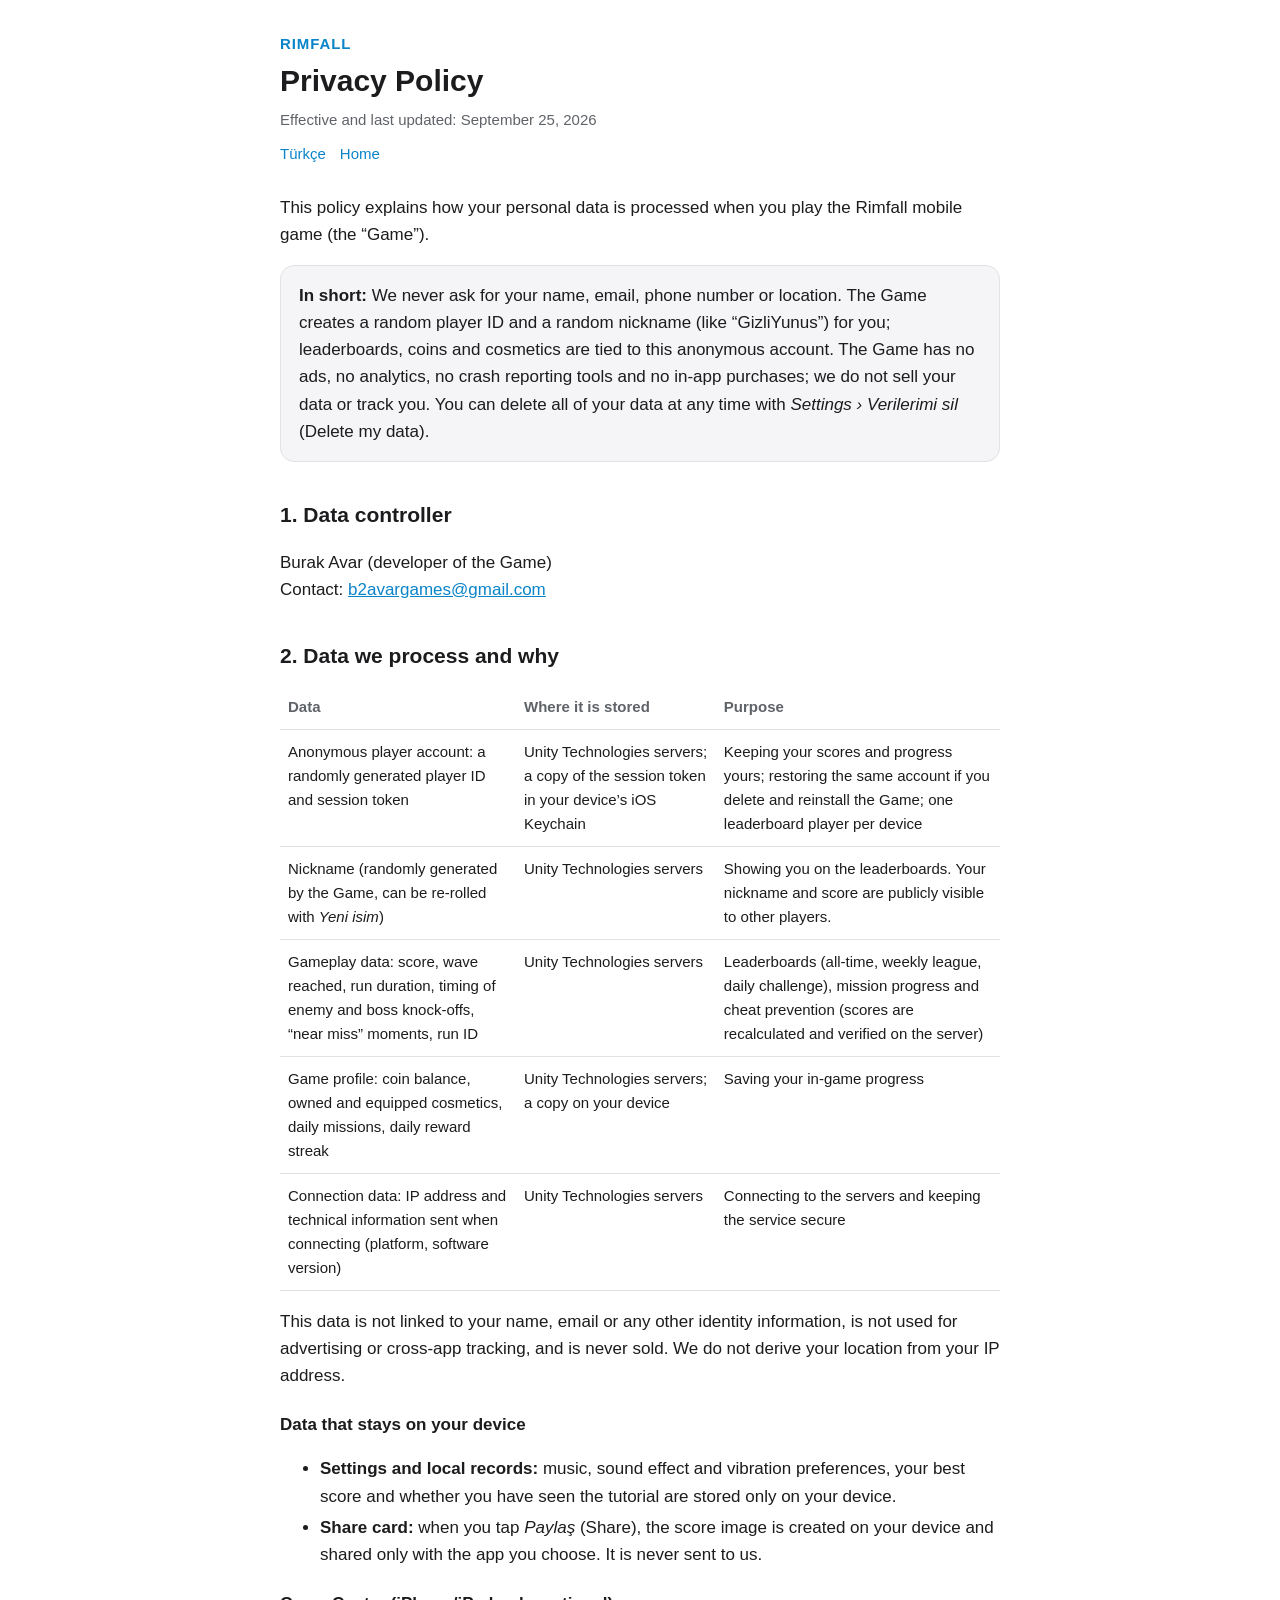
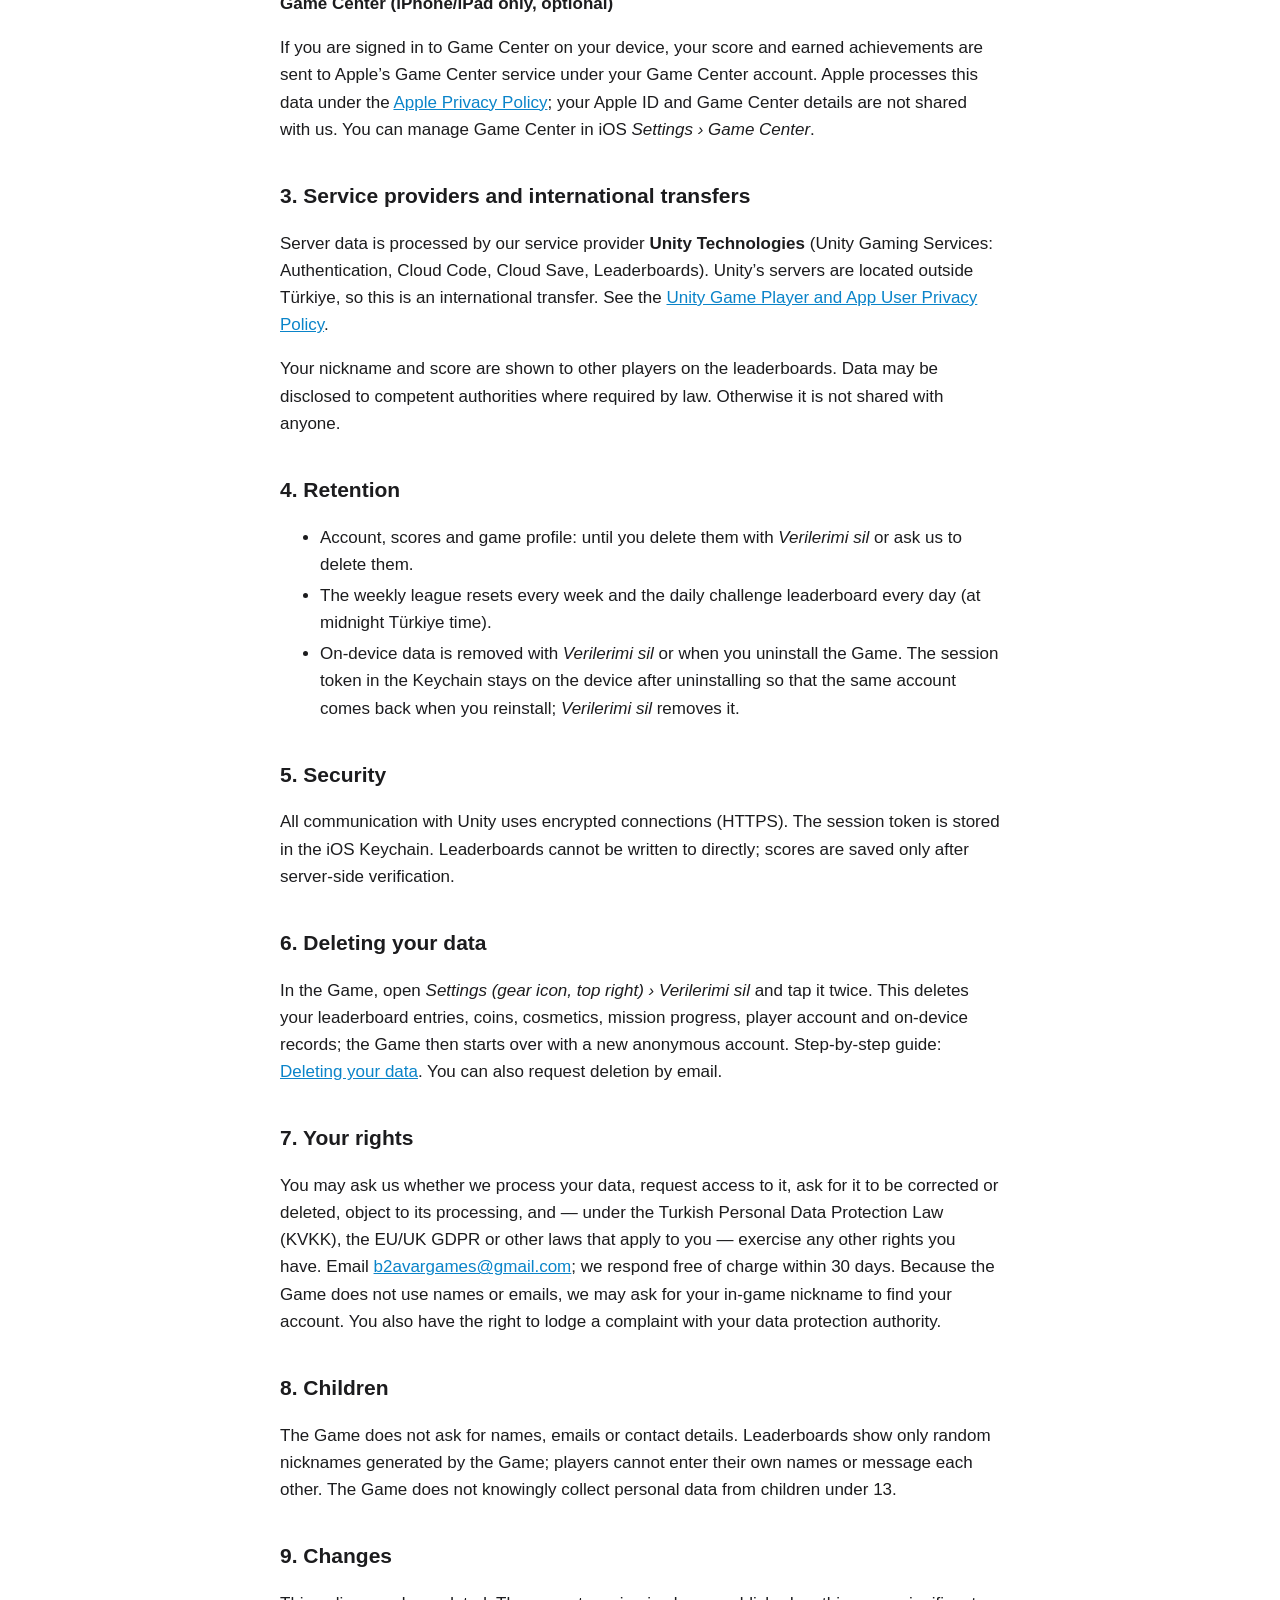
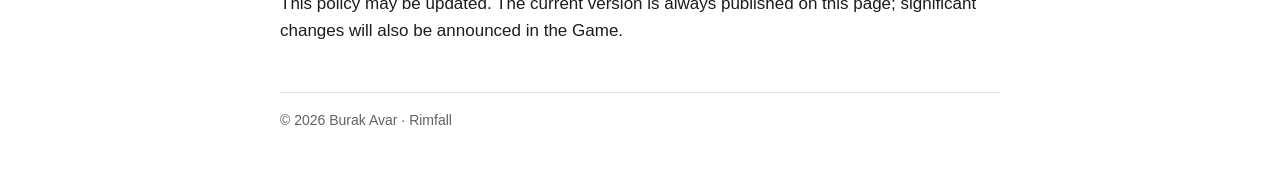
==== en.html @ 467809b2 "Rimfall gizlilik politikasi, veri silme ve destek sayfalari Co-Authored-By: Claude Opus 5.5 <noreply" ====
<!DOCTYPE html>
<html lang="en">
<head>
<meta charset="utf-8">
<meta name="viewport" content="width=device-width, initial-scale=1">
<title>Rimfall – Privacy Policy</title>
<link rel="icon" href="icon.png">
<link rel="stylesheet" href="style.css">
</head>
<body>
<main>
<header>
  <div class="brand">Rimfall</div>
  <h1>Privacy Policy</h1>
  <div class="meta">Effective and last updated: September 25, 2026</div>
  <div class="lang"><a href="tr.html">Türkçe</a><a href="index.html">Home</a></div>
</header>

<p>This policy explains how your personal data is processed when you play the Rimfall mobile game (the “Game”).</p>

<div class="card">
  <strong>In short:</strong> We never ask for your name, email, phone number or location. The Game creates a random player ID and a random nickname (like “GizliYunus”) for you; leaderboards, coins and cosmetics are tied to this anonymous account. The Game has no ads, no analytics, no crash reporting tools and no in-app purchases; we do not sell your data or track you. You can delete all of your data at any time with <em>Settings › Verilerimi sil</em> (Delete my data).
</div>

<h2>1. Data controller</h2>
<p>Burak Avar (developer of the Game)<br>
Contact: <a href="mailto:b2avargames@gmail.com">b2avargames@gmail.com</a></p>

<h2>2. Data we process and why</h2>
<table>
  <tr><th>Data</th><th>Where it is stored</th><th>Purpose</th></tr>
  <tr>
    <td>Anonymous player account: a randomly generated player ID and session token</td>
    <td>Unity Technologies servers; a copy of the session token in your device’s iOS Keychain</td>
    <td>Keeping your scores and progress yours; restoring the same account if you delete and reinstall the Game; one leaderboard player per device</td>
  </tr>
  <tr>
    <td>Nickname (randomly generated by the Game, can be re-rolled with <em>Yeni isim</em>)</td>
    <td>Unity Technologies servers</td>
    <td>Showing you on the leaderboards. Your nickname and score are publicly visible to other players.</td>
  </tr>
  <tr>
    <td>Gameplay data: score, wave reached, run duration, timing of enemy and boss knock-offs, “near miss” moments, run ID</td>
    <td>Unity Technologies servers</td>
    <td>Leaderboards (all-time, weekly league, daily challenge), mission progress and cheat prevention (scores are recalculated and verified on the server)</td>
  </tr>
  <tr>
    <td>Game profile: coin balance, owned and equipped cosmetics, daily missions, daily reward streak</td>
    <td>Unity Technologies servers; a copy on your device</td>
    <td>Saving your in-game progress</td>
  </tr>
  <tr>
    <td>Connection data: IP address and technical information sent when connecting (platform, software version)</td>
    <td>Unity Technologies servers</td>
    <td>Connecting to the servers and keeping the service secure</td>
  </tr>
</table>
<p>This data is not linked to your name, email or any other identity information, is not used for advertising or cross-app tracking, and is never sold. We do not derive your location from your IP address.</p>

<h3>Data that stays on your device</h3>
<ul>
  <li><strong>Settings and local records:</strong> music, sound effect and vibration preferences, your best score and whether you have seen the tutorial are stored only on your device.</li>
  <li><strong>Share card:</strong> when you tap <em>Paylaş</em> (Share), the score image is created on your device and shared only with the app you choose. It is never sent to us.</li>
</ul>

<h3>Game Center (iPhone/iPad only, optional)</h3>
<p>If you are signed in to Game Center on your device, your score and earned achievements are sent to Apple’s Game Center service under your Game Center account. Apple processes this data under the <a href="https://www.apple.com/legal/privacy/">Apple Privacy Policy</a>; your Apple ID and Game Center details are not shared with us. You can manage Game Center in iOS <em>Settings › Game Center</em>.</p>

<h2>3. Service providers and international transfers</h2>
<p>Server data is processed by our service provider <strong>Unity Technologies</strong> (Unity Gaming Services: Authentication, Cloud Code, Cloud Save, Leaderboards). Unity’s servers are located outside Türkiye, so this is an international transfer. See the <a href="https://unity.com/legal/game-player-and-app-user-privacy-policy">Unity Game Player and App User Privacy Policy</a>.</p>
<p>Your nickname and score are shown to other players on the leaderboards. Data may be disclosed to competent authorities where required by law. Otherwise it is not shared with anyone.</p>

<h2>4. Retention</h2>
<ul>
  <li>Account, scores and game profile: until you delete them with <em>Verilerimi sil</em> or ask us to delete them.</li>
  <li>The weekly league resets every week and the daily challenge leaderboard every day (at midnight Türkiye time).</li>
  <li>On-device data is removed with <em>Verilerimi sil</em> or when you uninstall the Game. The session token in the Keychain stays on the device after uninstalling so that the same account comes back when you reinstall; <em>Verilerimi sil</em> removes it.</li>
</ul>

<h2>5. Security</h2>
<p>All communication with Unity uses encrypted connections (HTTPS). The session token is stored in the iOS Keychain. Leaderboards cannot be written to directly; scores are saved only after server-side verification.</p>

<h2>6. Deleting your data</h2>
<p>In the Game, open <em>Settings (gear icon, top right) › Verilerimi sil</em> and tap it twice. This deletes your leaderboard entries, coins, cosmetics, mission progress, player account and on-device records; the Game then starts over with a new anonymous account. Step-by-step guide: <a href="delete.html#en">Deleting your data</a>. You can also request deletion by email.</p>

<h2>7. Your rights</h2>
<p>You may ask us whether we process your data, request access to it, ask for it to be corrected or deleted, object to its processing, and — under the Turkish Personal Data Protection Law (KVKK), the EU/UK GDPR or other laws that apply to you — exercise any other rights you have. Email <a href="mailto:b2avargames@gmail.com">b2avargames@gmail.com</a>; we respond free of charge within 30 days. Because the Game does not use names or emails, we may ask for your in-game nickname to find your account. You also have the right to lodge a complaint with your data protection authority.</p>

<h2>8. Children</h2>
<p>The Game does not ask for names, emails or contact details. Leaderboards show only random nicknames generated by the Game; players cannot enter their own names or message each other. The Game does not knowingly collect personal data from children under 13.</p>

<h2>9. Changes</h2>
<p>This policy may be updated. The current version is always published on this page; significant changes will also be announced in the Game.</p>

<footer>© 2026 Burak Avar · Rimfall</footer>
</main>
</body>
</html>
---- style.css ----
:root {
  --bg: #ffffff;
  --text: #1c1c1e;
  --muted: #5f6368;
  --accent: #0a84c9;
  --card: #f5f5f7;
  --line: #e2e2e6;
}
@media (prefers-color-scheme: dark) {
  :root {
    --bg: #0f1020;
    --text: #ededf2;
    --muted: #a0a3aa;
    --accent: #4fd8ff;
    --card: #1a1c33;
    --line: #2a2d4a;
  }
}
* { box-sizing: border-box; }
body {
  margin: 0;
  background: var(--bg);
  color: var(--text);
  font: 17px/1.6 -apple-system, BlinkMacSystemFont, "Segoe UI", Roboto, Helvetica, Arial, sans-serif;
}
main { max-width: 760px; margin: 0 auto; padding: 32px 20px 64px; }
header { margin-bottom: 28px; }
.brand { color: var(--accent); font-weight: 700; font-size: 15px; letter-spacing: .06em; text-transform: uppercase; }
h1 { font-size: 30px; line-height: 1.25; margin: 6px 0 8px; }
h2 { font-size: 21px; margin: 36px 0 10px; }
h3 { font-size: 17px; margin: 22px 0 6px; }
p, li { color: var(--text); }
.meta { color: var(--muted); font-size: 15px; }
.lang { margin-top: 10px; font-size: 15px; }
.lang a { color: var(--accent); text-decoration: none; margin-right: 14px; }
.card { background: var(--card); border: 1px solid var(--line); border-radius: 14px; padding: 16px 18px; margin: 16px 0; }
table { width: 100%; border-collapse: collapse; margin: 12px 0; font-size: 15px; }
th, td { text-align: left; vertical-align: top; padding: 10px 8px; border-bottom: 1px solid var(--line); }
th { color: var(--muted); font-weight: 600; }
a { color: var(--accent); }
footer { margin-top: 48px; color: var(--muted); font-size: 14px; border-top: 1px solid var(--line); padding-top: 16px; }
.choice { display: block; background: var(--card); border: 1px solid var(--line); border-radius: 14px; padding: 18px 20px; margin: 12px 0; text-decoration: none; color: var(--text); font-weight: 600; }
.choice span { display: block; color: var(--muted); font-weight: 400; font-size: 15px; }
.hero { display: flex; align-items: center; gap: 14px; }
.hero img { width: 64px; height: 64px; border-radius: 15px; }
ol li, ul li { margin: 4px 0; }
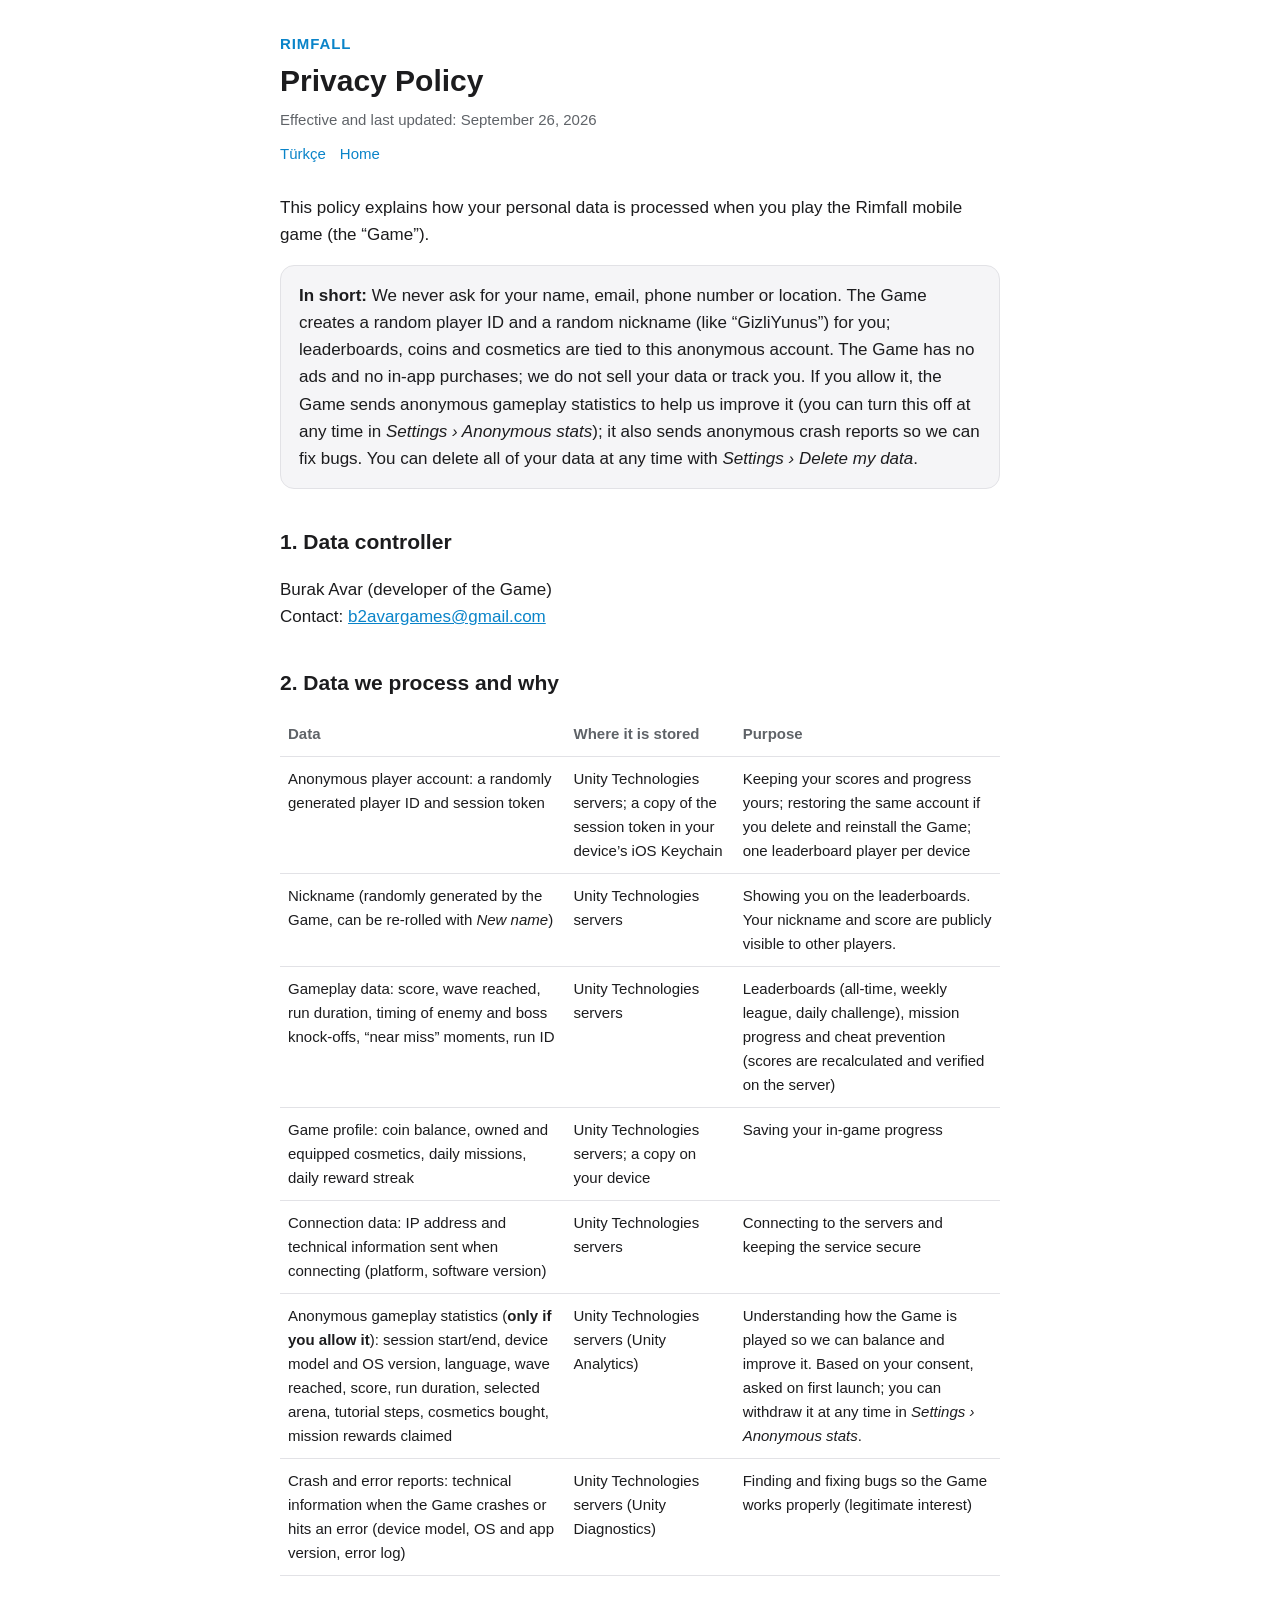
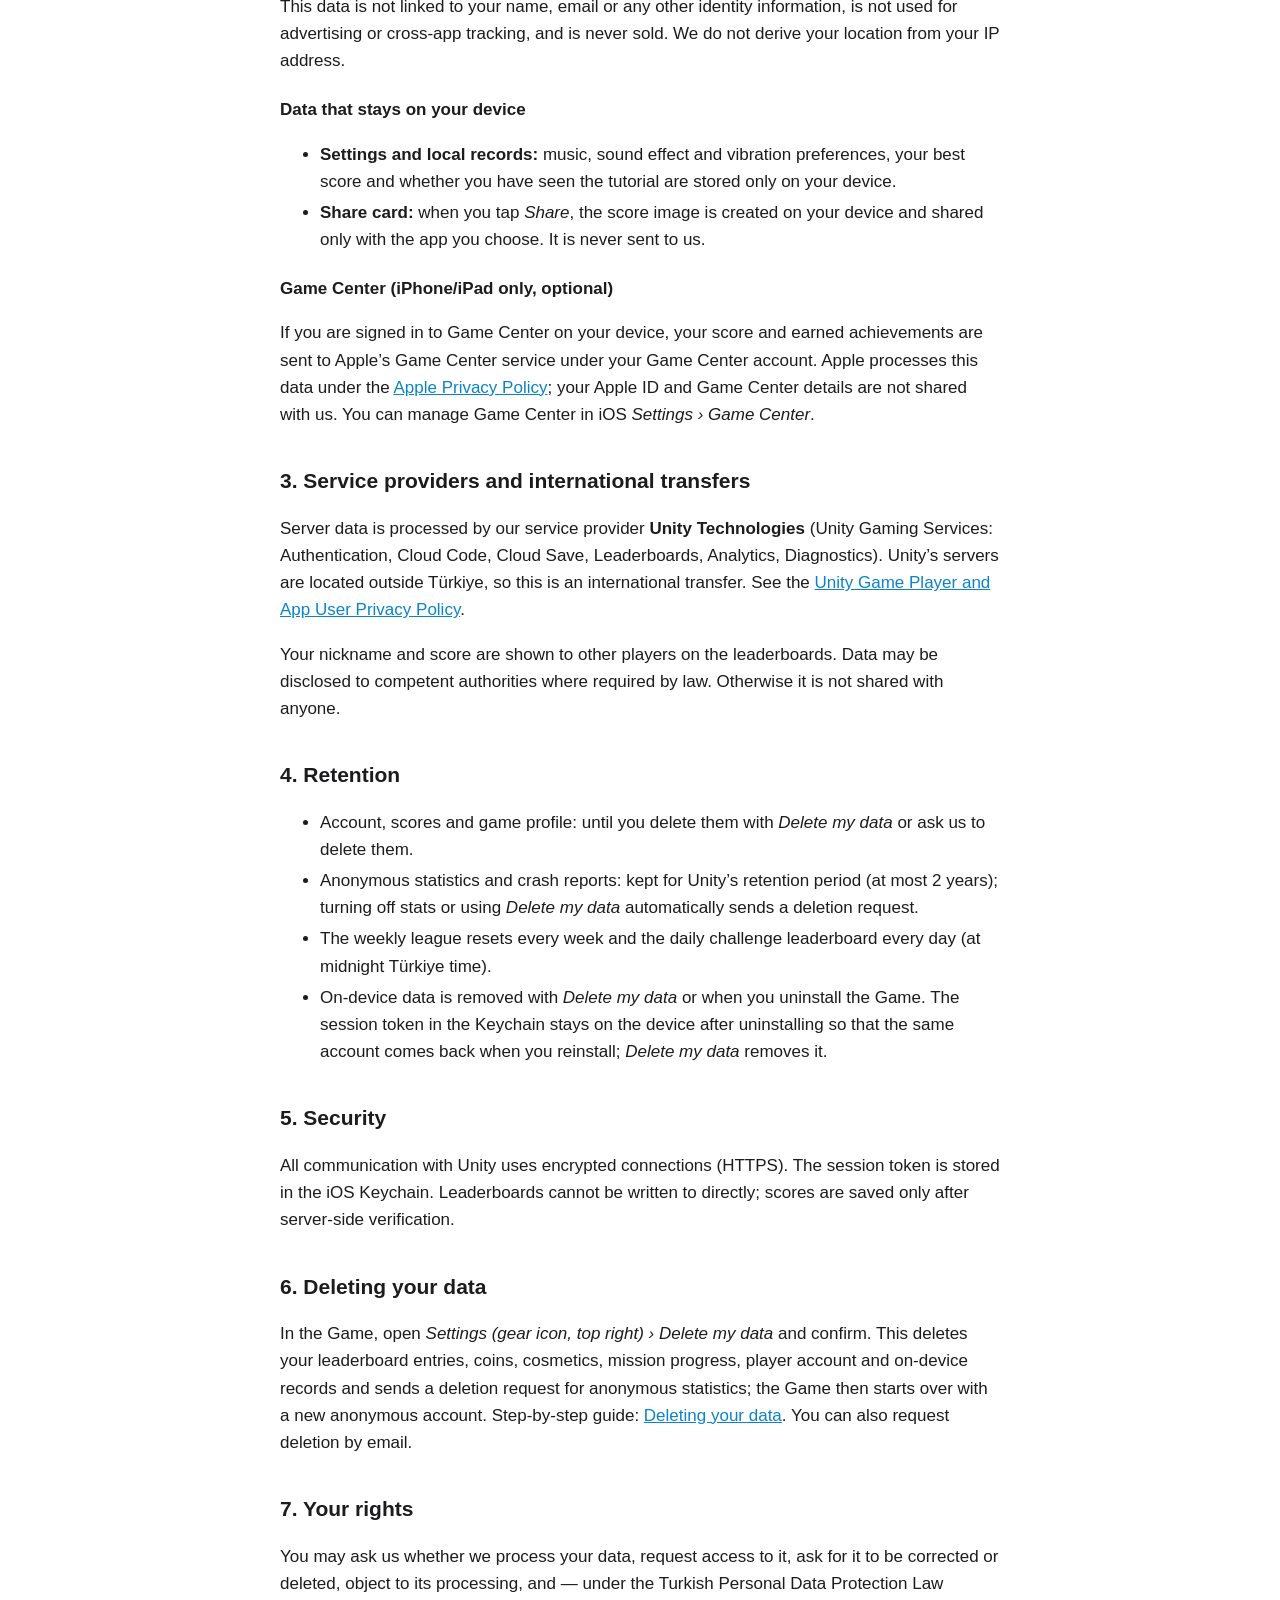
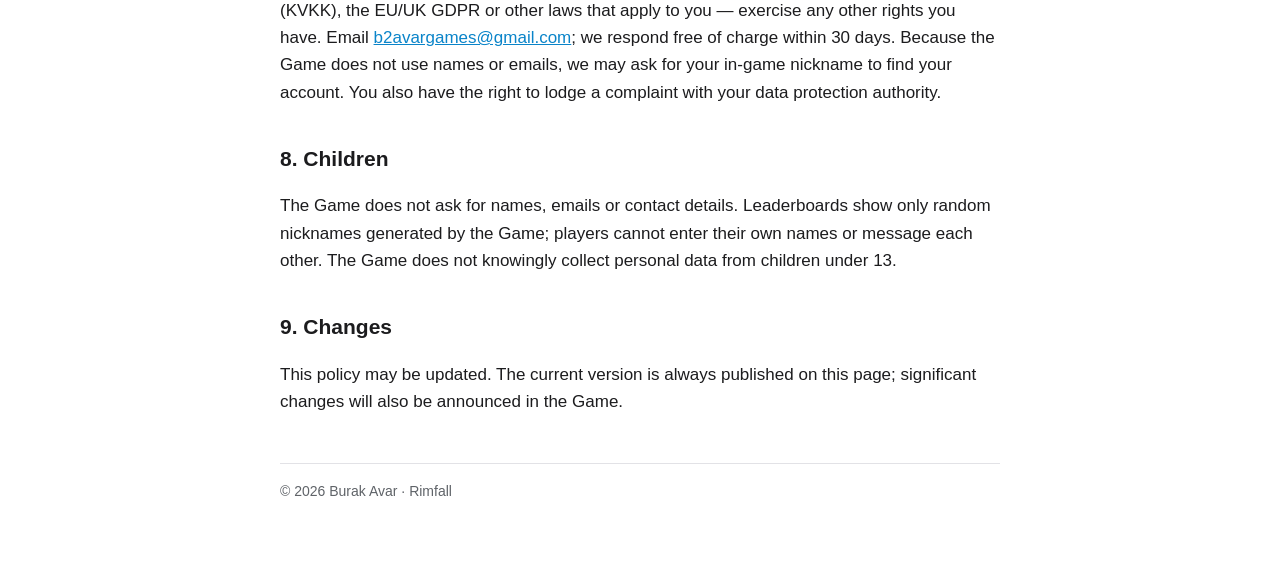
==== commit ad18c5a7: "Analitik (izinli) ve cokme raporlari eklendi; silme adimlari guncellendi" ====
--- a/en.html
+++ b/en.html
@@ -12,14 +12,14 @@
 <header>
   <div class="brand">Rimfall</div>
   <h1>Privacy Policy</h1>
-  <div class="meta">Effective and last updated: September 25, 2026</div>
+  <div class="meta">Effective and last updated: September 26, 2026</div>
   <div class="lang"><a href="tr.html">Türkçe</a><a href="index.html">Home</a></div>
 </header>
 
 <p>This policy explains how your personal data is processed when you play the Rimfall mobile game (the “Game”).</p>
 
 <div class="card">
-  <strong>In short:</strong> We never ask for your name, email, phone number or location. The Game creates a random player ID and a random nickname (like “GizliYunus”) for you; leaderboards, coins and cosmetics are tied to this anonymous account. The Game has no ads, no analytics, no crash reporting tools and no in-app purchases; we do not sell your data or track you. You can delete all of your data at any time with <em>Settings › Verilerimi sil</em> (Delete my data).
+  <strong>In short:</strong> We never ask for your name, email, phone number or location. The Game creates a random player ID and a random nickname (like “GizliYunus”) for you; leaderboards, coins and cosmetics are tied to this anonymous account. The Game has no ads and no in-app purchases; we do not sell your data or track you. If you allow it, the Game sends anonymous gameplay statistics to help us improve it (you can turn this off at any time in <em>Settings › Anonymous stats</em>); it also sends anonymous crash reports so we can fix bugs. You can delete all of your data at any time with <em>Settings › Delete my data</em>.
 </div>
 
 <h2>1. Data controller</h2>
@@ -35,7 +35,7 @@
     <td>Keeping your scores and progress yours; restoring the same account if you delete and reinstall the Game; one leaderboard player per device</td>
   </tr>
   <tr>
-    <td>Nickname (randomly generated by the Game, can be re-rolled with <em>Yeni isim</em>)</td>
+    <td>Nickname (randomly generated by the Game, can be re-rolled with <em>New name</em>)</td>
     <td>Unity Technologies servers</td>
     <td>Showing you on the leaderboards. Your nickname and score are publicly visible to other players.</td>
   </tr>
@@ -54,34 +54,45 @@
     <td>Unity Technologies servers</td>
     <td>Connecting to the servers and keeping the service secure</td>
   </tr>
+  <tr>
+    <td>Anonymous gameplay statistics (<strong>only if you allow it</strong>): session start/end, device model and OS version, language, wave reached, score, run duration, selected arena, tutorial steps, cosmetics bought, mission rewards claimed</td>
+    <td>Unity Technologies servers (Unity Analytics)</td>
+    <td>Understanding how the Game is played so we can balance and improve it. Based on your consent, asked on first launch; you can withdraw it at any time in <em>Settings › Anonymous stats</em>.</td>
+  </tr>
+  <tr>
+    <td>Crash and error reports: technical information when the Game crashes or hits an error (device model, OS and app version, error log)</td>
+    <td>Unity Technologies servers (Unity Diagnostics)</td>
+    <td>Finding and fixing bugs so the Game works properly (legitimate interest)</td>
+  </tr>
 </table>
 <p>This data is not linked to your name, email or any other identity information, is not used for advertising or cross-app tracking, and is never sold. We do not derive your location from your IP address.</p>
 
 <h3>Data that stays on your device</h3>
 <ul>
   <li><strong>Settings and local records:</strong> music, sound effect and vibration preferences, your best score and whether you have seen the tutorial are stored only on your device.</li>
-  <li><strong>Share card:</strong> when you tap <em>Paylaş</em> (Share), the score image is created on your device and shared only with the app you choose. It is never sent to us.</li>
+  <li><strong>Share card:</strong> when you tap <em>Share</em>, the score image is created on your device and shared only with the app you choose. It is never sent to us.</li>
 </ul>
 
 <h3>Game Center (iPhone/iPad only, optional)</h3>
 <p>If you are signed in to Game Center on your device, your score and earned achievements are sent to Apple’s Game Center service under your Game Center account. Apple processes this data under the <a href="https://www.apple.com/legal/privacy/">Apple Privacy Policy</a>; your Apple ID and Game Center details are not shared with us. You can manage Game Center in iOS <em>Settings › Game Center</em>.</p>
 
 <h2>3. Service providers and international transfers</h2>
-<p>Server data is processed by our service provider <strong>Unity Technologies</strong> (Unity Gaming Services: Authentication, Cloud Code, Cloud Save, Leaderboards). Unity’s servers are located outside Türkiye, so this is an international transfer. See the <a href="https://unity.com/legal/game-player-and-app-user-privacy-policy">Unity Game Player and App User Privacy Policy</a>.</p>
+<p>Server data is processed by our service provider <strong>Unity Technologies</strong> (Unity Gaming Services: Authentication, Cloud Code, Cloud Save, Leaderboards, Analytics, Diagnostics). Unity’s servers are located outside Türkiye, so this is an international transfer. See the <a href="https://unity.com/legal/game-player-and-app-user-privacy-policy">Unity Game Player and App User Privacy Policy</a>.</p>
 <p>Your nickname and score are shown to other players on the leaderboards. Data may be disclosed to competent authorities where required by law. Otherwise it is not shared with anyone.</p>
 
 <h2>4. Retention</h2>
 <ul>
-  <li>Account, scores and game profile: until you delete them with <em>Verilerimi sil</em> or ask us to delete them.</li>
+  <li>Account, scores and game profile: until you delete them with <em>Delete my data</em> or ask us to delete them.</li>
+  <li>Anonymous statistics and crash reports: kept for Unity’s retention period (at most 2 years); turning off stats or using <em>Delete my data</em> automatically sends a deletion request.</li>
   <li>The weekly league resets every week and the daily challenge leaderboard every day (at midnight Türkiye time).</li>
-  <li>On-device data is removed with <em>Verilerimi sil</em> or when you uninstall the Game. The session token in the Keychain stays on the device after uninstalling so that the same account comes back when you reinstall; <em>Verilerimi sil</em> removes it.</li>
+  <li>On-device data is removed with <em>Delete my data</em> or when you uninstall the Game. The session token in the Keychain stays on the device after uninstalling so that the same account comes back when you reinstall; <em>Delete my data</em> removes it.</li>
 </ul>
 
 <h2>5. Security</h2>
 <p>All communication with Unity uses encrypted connections (HTTPS). The session token is stored in the iOS Keychain. Leaderboards cannot be written to directly; scores are saved only after server-side verification.</p>
 
 <h2>6. Deleting your data</h2>
-<p>In the Game, open <em>Settings (gear icon, top right) › Verilerimi sil</em> and tap it twice. This deletes your leaderboard entries, coins, cosmetics, mission progress, player account and on-device records; the Game then starts over with a new anonymous account. Step-by-step guide: <a href="delete.html#en">Deleting your data</a>. You can also request deletion by email.</p>
+<p>In the Game, open <em>Settings (gear icon, top right) › Delete my data</em> and confirm. This deletes your leaderboard entries, coins, cosmetics, mission progress, player account and on-device records and sends a deletion request for anonymous statistics; the Game then starts over with a new anonymous account. Step-by-step guide: <a href="delete.html#en">Deleting your data</a>. You can also request deletion by email.</p>
 
 <h2>7. Your rights</h2>
 <p>You may ask us whether we process your data, request access to it, ask for it to be corrected or deleted, object to its processing, and — under the Turkish Personal Data Protection Law (KVKK), the EU/UK GDPR or other laws that apply to you — exercise any other rights you have. Email <a href="mailto:b2avargames@gmail.com">b2avargames@gmail.com</a>; we respond free of charge within 30 days. Because the Game does not use names or emails, we may ask for your in-game nickname to find your account. You also have the right to lodge a complaint with your data protection authority.</p>
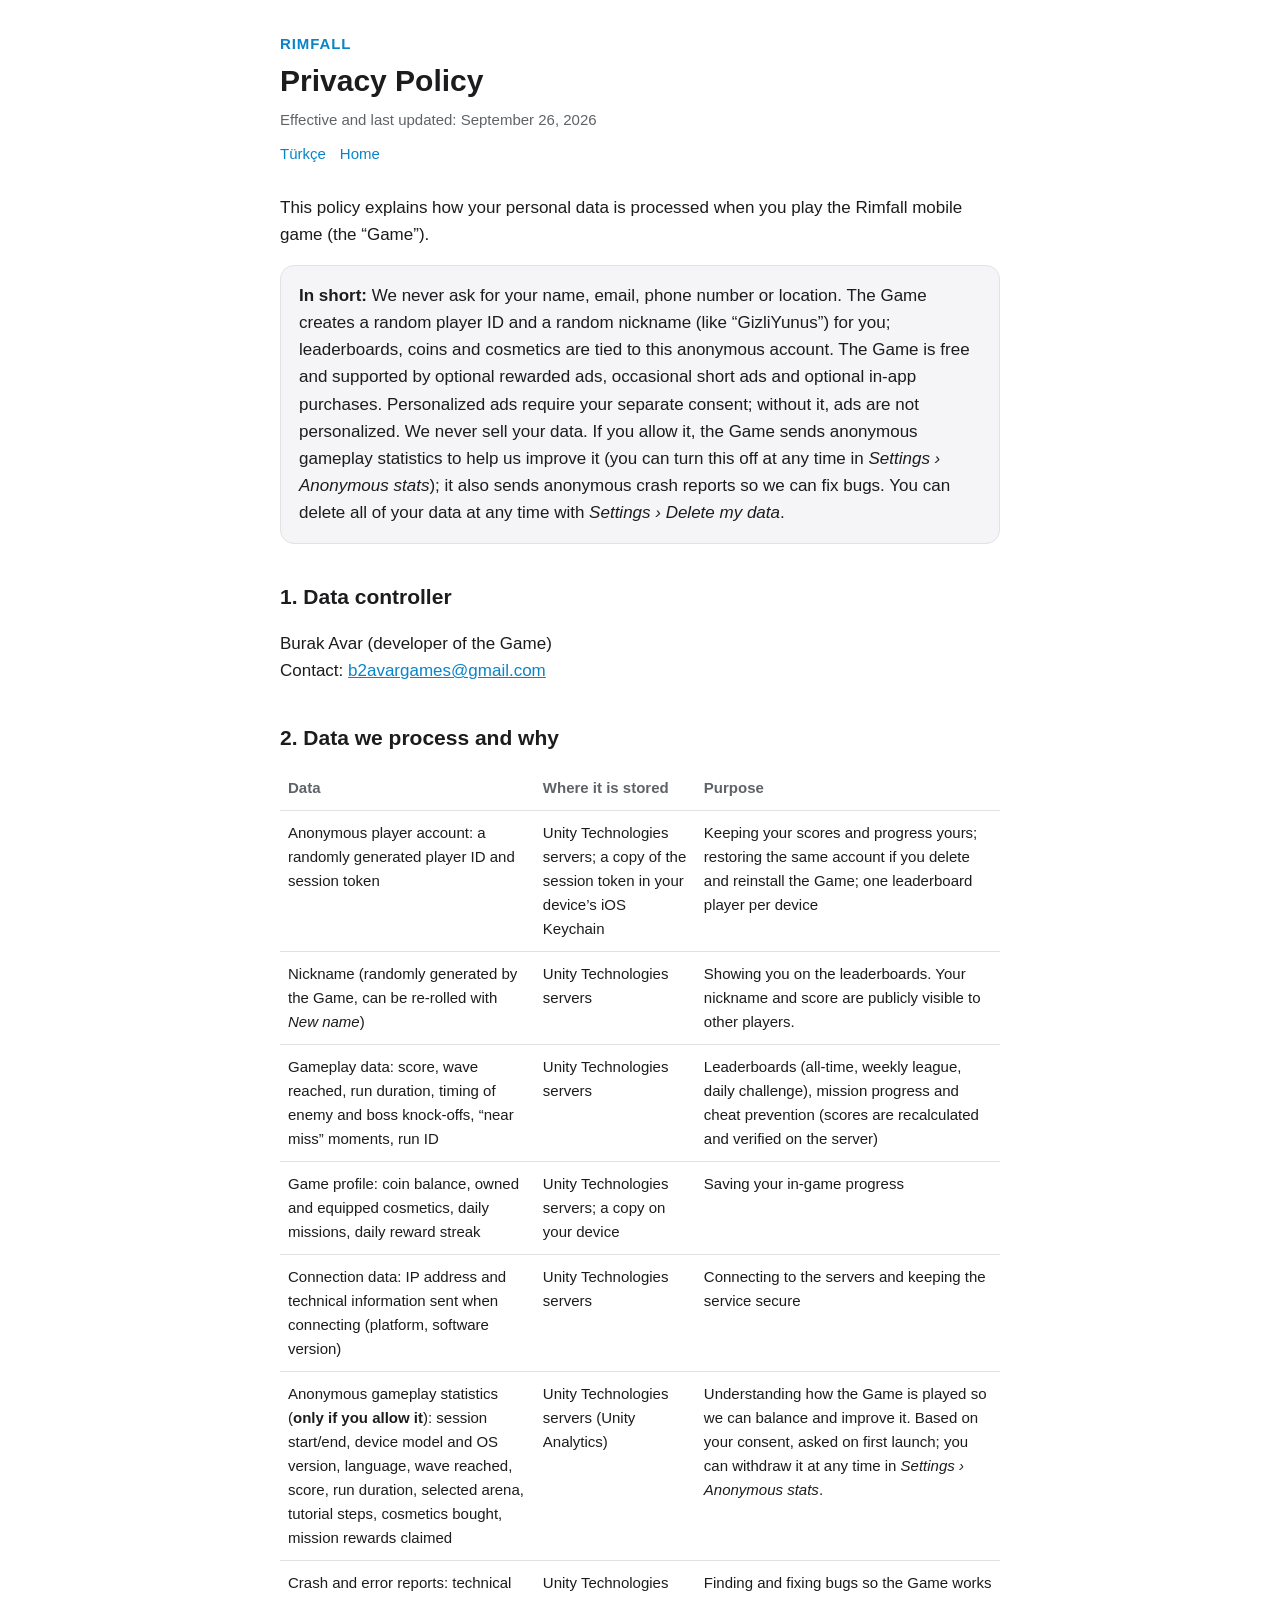
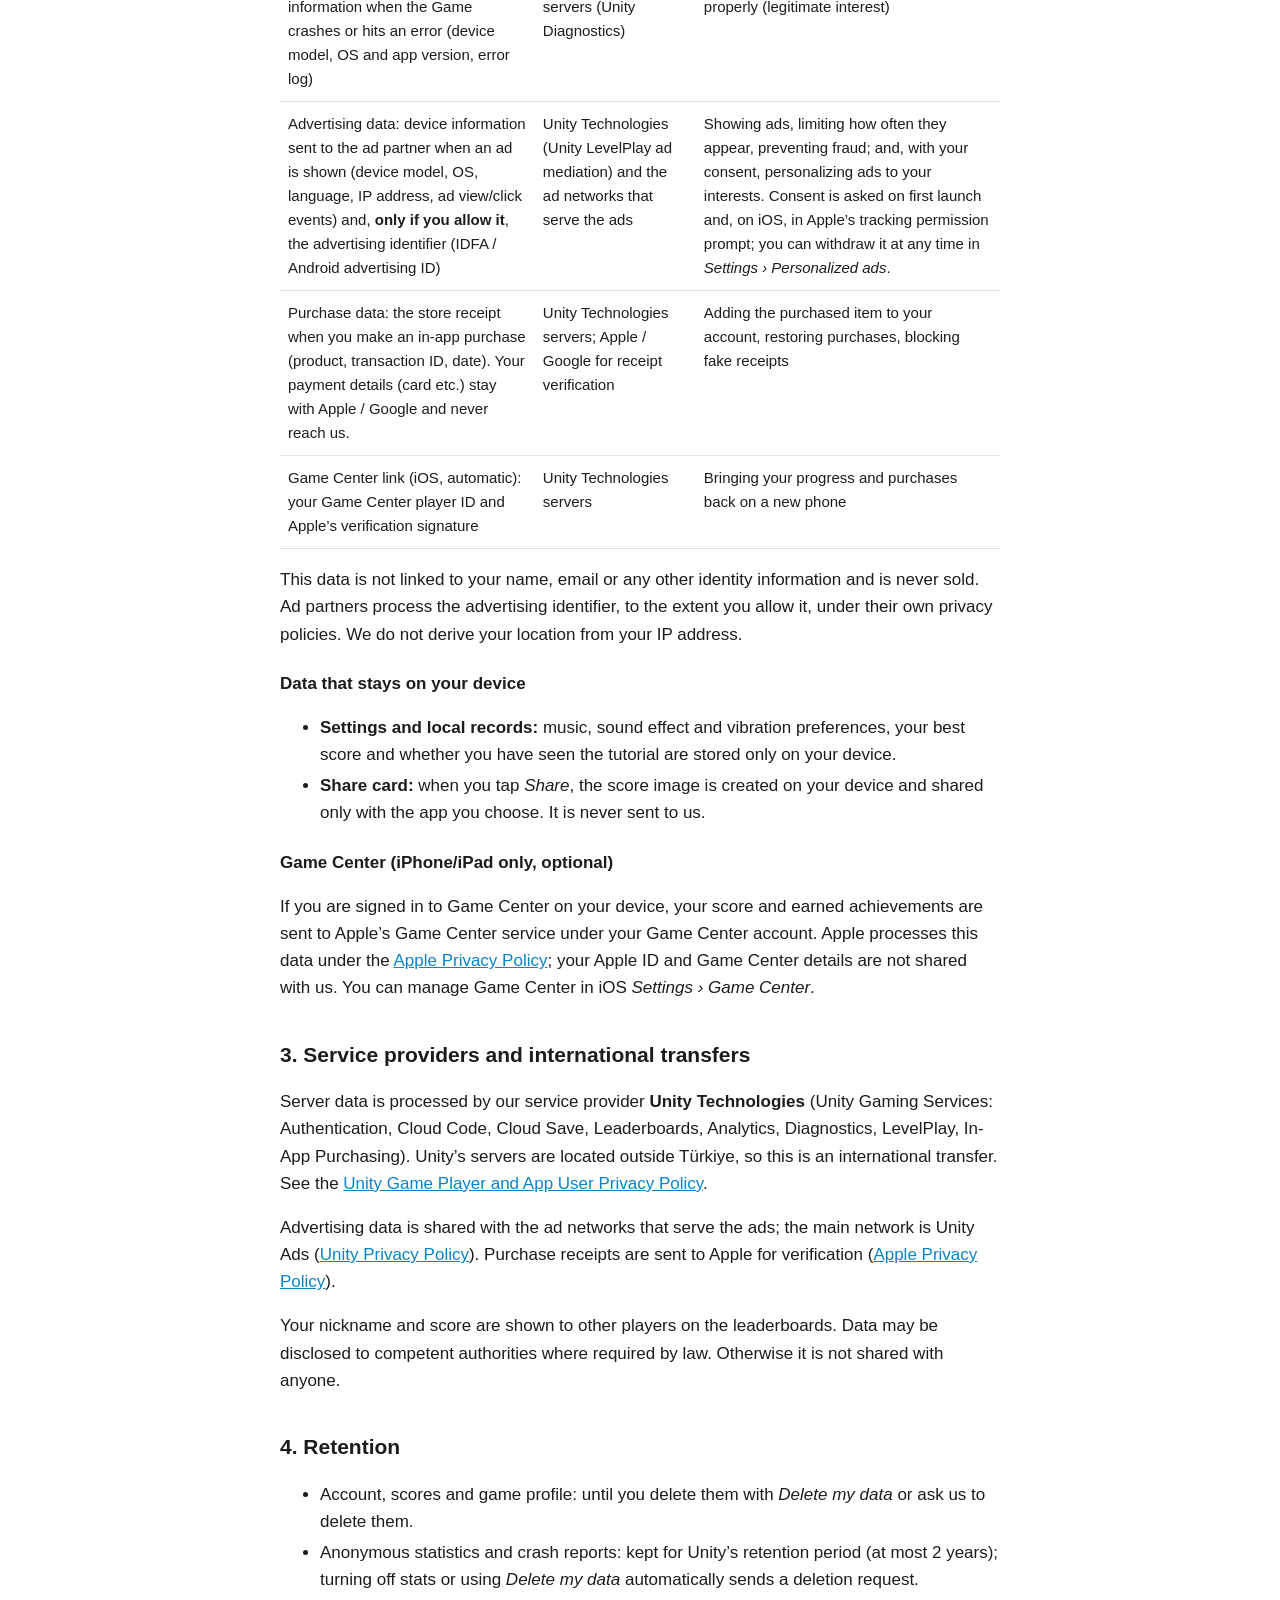
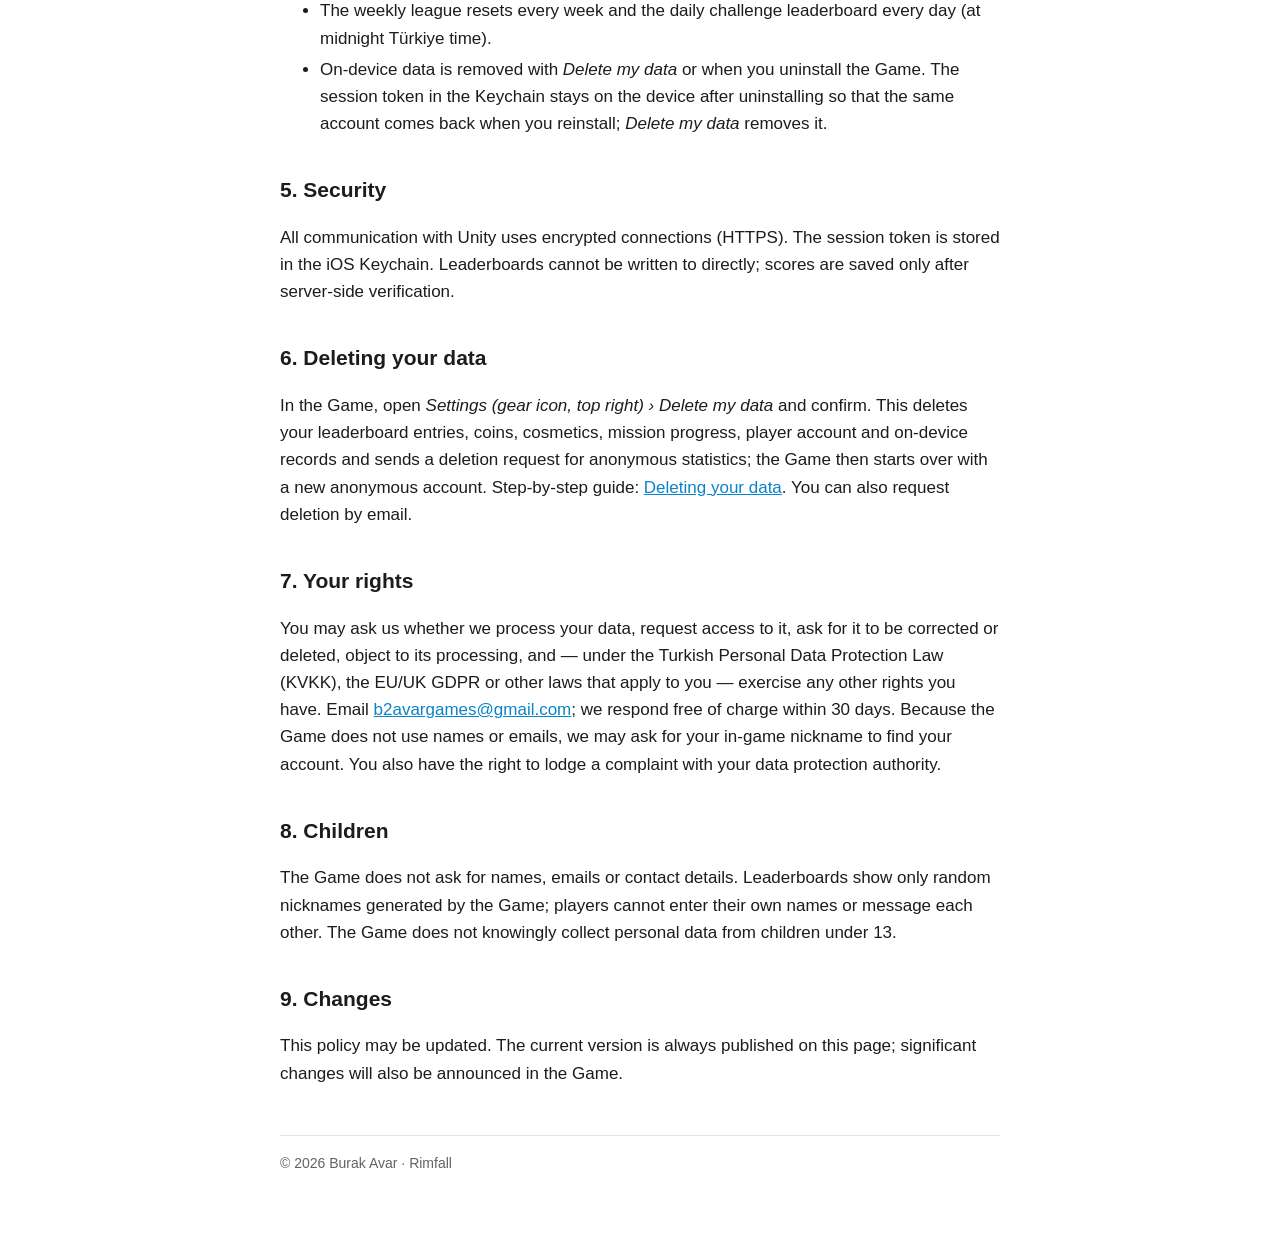
==== commit 0ef8e7bd: "Reklam, satin alma ve Game Center baglantisi eklendi" ====
--- a/en.html
+++ b/en.html
@@ -19,7 +19,7 @@
 <p>This policy explains how your personal data is processed when you play the Rimfall mobile game (the “Game”).</p>
 
 <div class="card">
-  <strong>In short:</strong> We never ask for your name, email, phone number or location. The Game creates a random player ID and a random nickname (like “GizliYunus”) for you; leaderboards, coins and cosmetics are tied to this anonymous account. The Game has no ads and no in-app purchases; we do not sell your data or track you. If you allow it, the Game sends anonymous gameplay statistics to help us improve it (you can turn this off at any time in <em>Settings › Anonymous stats</em>); it also sends anonymous crash reports so we can fix bugs. You can delete all of your data at any time with <em>Settings › Delete my data</em>.
+  <strong>In short:</strong> We never ask for your name, email, phone number or location. The Game creates a random player ID and a random nickname (like “GizliYunus”) for you; leaderboards, coins and cosmetics are tied to this anonymous account. The Game is free and supported by optional rewarded ads, occasional short ads and optional in-app purchases. Personalized ads require your separate consent; without it, ads are not personalized. We never sell your data. If you allow it, the Game sends anonymous gameplay statistics to help us improve it (you can turn this off at any time in <em>Settings › Anonymous stats</em>); it also sends anonymous crash reports so we can fix bugs. You can delete all of your data at any time with <em>Settings › Delete my data</em>.
 </div>
 
 <h2>1. Data controller</h2>
@@ -64,8 +64,23 @@
     <td>Unity Technologies servers (Unity Diagnostics)</td>
     <td>Finding and fixing bugs so the Game works properly (legitimate interest)</td>
   </tr>
+  <tr>
+    <td>Advertising data: device information sent to the ad partner when an ad is shown (device model, OS, language, IP address, ad view/click events) and, <strong>only if you allow it</strong>, the advertising identifier (IDFA / Android advertising ID)</td>
+    <td>Unity Technologies (Unity LevelPlay ad mediation) and the ad networks that serve the ads</td>
+    <td>Showing ads, limiting how often they appear, preventing fraud; and, with your consent, personalizing ads to your interests. Consent is asked on first launch and, on iOS, in Apple’s tracking permission prompt; you can withdraw it at any time in <em>Settings › Personalized ads</em>.</td>
+  </tr>
+  <tr>
+    <td>Purchase data: the store receipt when you make an in-app purchase (product, transaction ID, date). Your payment details (card etc.) stay with Apple / Google and never reach us.</td>
+    <td>Unity Technologies servers; Apple / Google for receipt verification</td>
+    <td>Adding the purchased item to your account, restoring purchases, blocking fake receipts</td>
+  </tr>
+  <tr>
+    <td>Game Center link (iOS, automatic): your Game Center player ID and Apple’s verification signature</td>
+    <td>Unity Technologies servers</td>
+    <td>Bringing your progress and purchases back on a new phone</td>
+  </tr>
 </table>
-<p>This data is not linked to your name, email or any other identity information, is not used for advertising or cross-app tracking, and is never sold. We do not derive your location from your IP address.</p>
+<p>This data is not linked to your name, email or any other identity information and is never sold. Ad partners process the advertising identifier, to the extent you allow it, under their own privacy policies. We do not derive your location from your IP address.</p>
 
 <h3>Data that stays on your device</h3>
 <ul>
@@ -77,7 +92,8 @@
 <p>If you are signed in to Game Center on your device, your score and earned achievements are sent to Apple’s Game Center service under your Game Center account. Apple processes this data under the <a href="https://www.apple.com/legal/privacy/">Apple Privacy Policy</a>; your Apple ID and Game Center details are not shared with us. You can manage Game Center in iOS <em>Settings › Game Center</em>.</p>
 
 <h2>3. Service providers and international transfers</h2>
-<p>Server data is processed by our service provider <strong>Unity Technologies</strong> (Unity Gaming Services: Authentication, Cloud Code, Cloud Save, Leaderboards, Analytics, Diagnostics). Unity’s servers are located outside Türkiye, so this is an international transfer. See the <a href="https://unity.com/legal/game-player-and-app-user-privacy-policy">Unity Game Player and App User Privacy Policy</a>.</p>
+<p>Server data is processed by our service provider <strong>Unity Technologies</strong> (Unity Gaming Services: Authentication, Cloud Code, Cloud Save, Leaderboards, Analytics, Diagnostics, LevelPlay, In-App Purchasing). Unity’s servers are located outside Türkiye, so this is an international transfer. See the <a href="https://unity.com/legal/game-player-and-app-user-privacy-policy">Unity Game Player and App User Privacy Policy</a>.</p>
+<p>Advertising data is shared with the ad networks that serve the ads; the main network is Unity Ads (<a href="https://unity.com/legal/privacy-policy">Unity Privacy Policy</a>). Purchase receipts are sent to Apple for verification (<a href="https://www.apple.com/legal/privacy/">Apple Privacy Policy</a>).</p>
 <p>Your nickname and score are shown to other players on the leaderboards. Data may be disclosed to competent authorities where required by law. Otherwise it is not shared with anyone.</p>
 
 <h2>4. Retention</h2>
